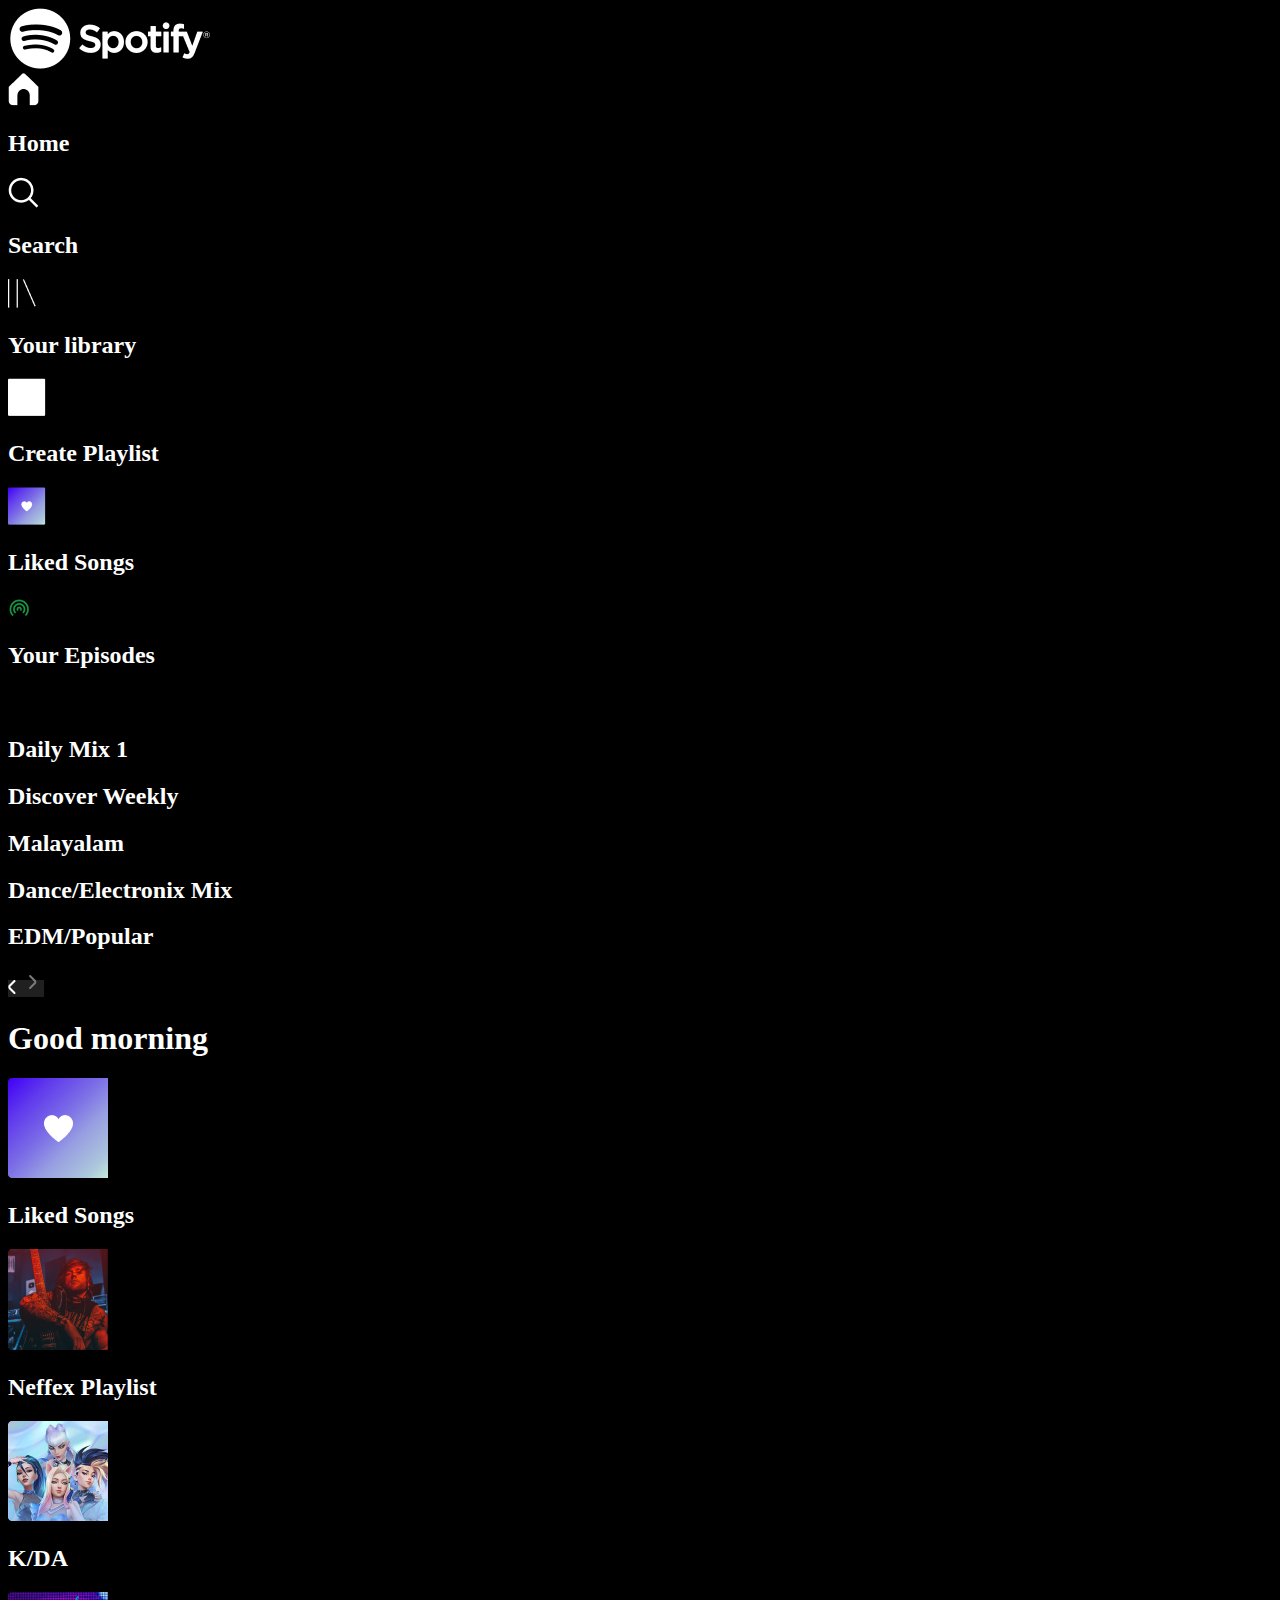
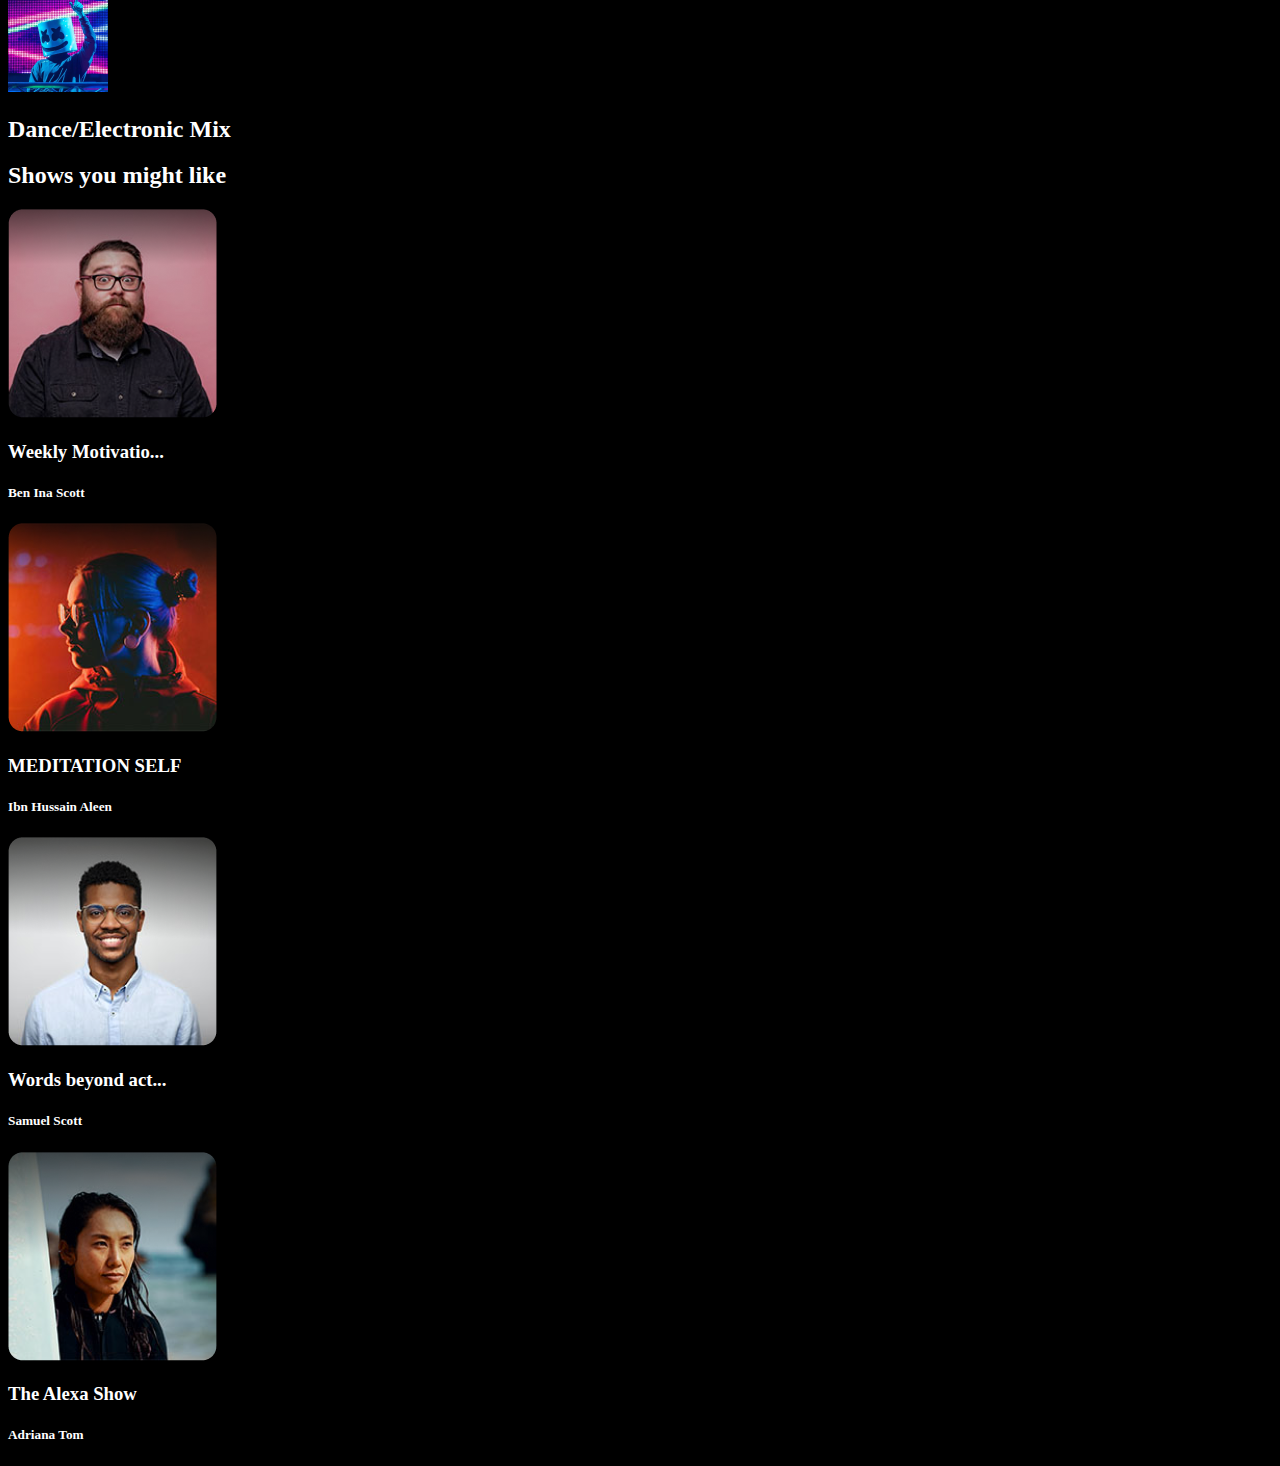
==== index.html @ beda2112 "files added" ====
<!DOCTYPE html>
<html lang="en">
<head>
    <meta charset="UTF-8">
    <meta name="viewport" content="width=device-width, initial-scale=1.0">
    <title>Document</title>
    <link rel="stylesheet" href="./style.css"
</head>
<body>
   <span id="main">
       
        <img src="./assets2/Spotify logo.png" alt="logo">
        <div id="div2">
            <img src="./assets2/Vector.png" alt="homo logo">
            <h2 class="text">Home</h2>
        </div>
        <img src="./assets2/fi-rs-search.png" alt="search">
        <h2 class="text">Search</h2>
        <img src="./assets2/library.png" alt="lib">
        <h2 class="text">Your library</h2>
        <img src="./assets2/Rectangle 9.png" alt="plus">
        <h2 class="text">Create Playlist</h2>
        <img src="./assets2/Group 2.png" alt="heart">
        <h2 class="text">Liked Songs</h2>
        <img src="./assets2/gg_media-podcast.png" alt="wifi">
        <h2 class="text">Your Episodes</h2>
        <h2 class="'text">FAV</h2>
        <h2 class="text">Daily Mix 1</h2>
        <h2 class="text">Discover Weekly</h2>
        <h2 class="text">Malayalam</h2>
        <h2 class="text">Dance/Electronix Mix</h2>
        <h2 class="text">EDM/Popular</h2>
    </span>
    <span id="main2">
        <span>
        <img src="./assets2/Vector (1).png" alt="angle">
        </span>
        <span>
            <img src="./assets2/fi-rr-angle-small-right.png" alt="angle">
        </span>
        <h1 class="text">Good morning</h1>
        <div>
          <span>
            <img src="./assets2/Group 1 (1).png" alt="bigheart">
            <h2 class="text">Liked Songs</h2>
          </span>
          <span>
            <img src="./assets2/Group 1 (2).png" alt="boy">
            <h2 class="text">Neffex Playlist</h2>
          </span>
          <span>
            <img src="./assets2/Group 1 (3).png" alt="girls">
            <h2 class="text">K/DA</h2>
            <img src="./assets2/Group 1.png" alt="jocker">
            <h2 class="text">Dance/Electronic Mix</h2>
          </span>
        </div>
        <div>
            <h2 class="text">Shows you might like</h2>
            <img src="./assets2/Rectangle 16.png" alt="chasmis">
            <h3 class="text">Weekly Motivatio...</h3>
            <h5 class="text">Ben Ina Scott</h5>
            <img src="./assets2/Rectangle 16 (1).png" alt="girl">
            <h3 class="text">MEDITATION SELF</h3>
            <h5 class="text">Ibn Hussain Aleen</h5>
            <img src="./assets2/Rectangle 16 (2).png" alt="smily">
            <h3 class="text">Words beyond act...</h3>
            <h5 class="text">Samuel Scott</h5>
            <img src="./assets2/Rectangle 16 (3).png" alt="">
            <h3 class="text">The Alexa Show</h3>
            <h5 class="text">Adriana Tom</h5>
        </div>
    </span>
</body>
</html>
---- style.css ----
body{
    background-color: black;
}
.text{
    color: white;
}
#main2{
    background-color : #202020;
}
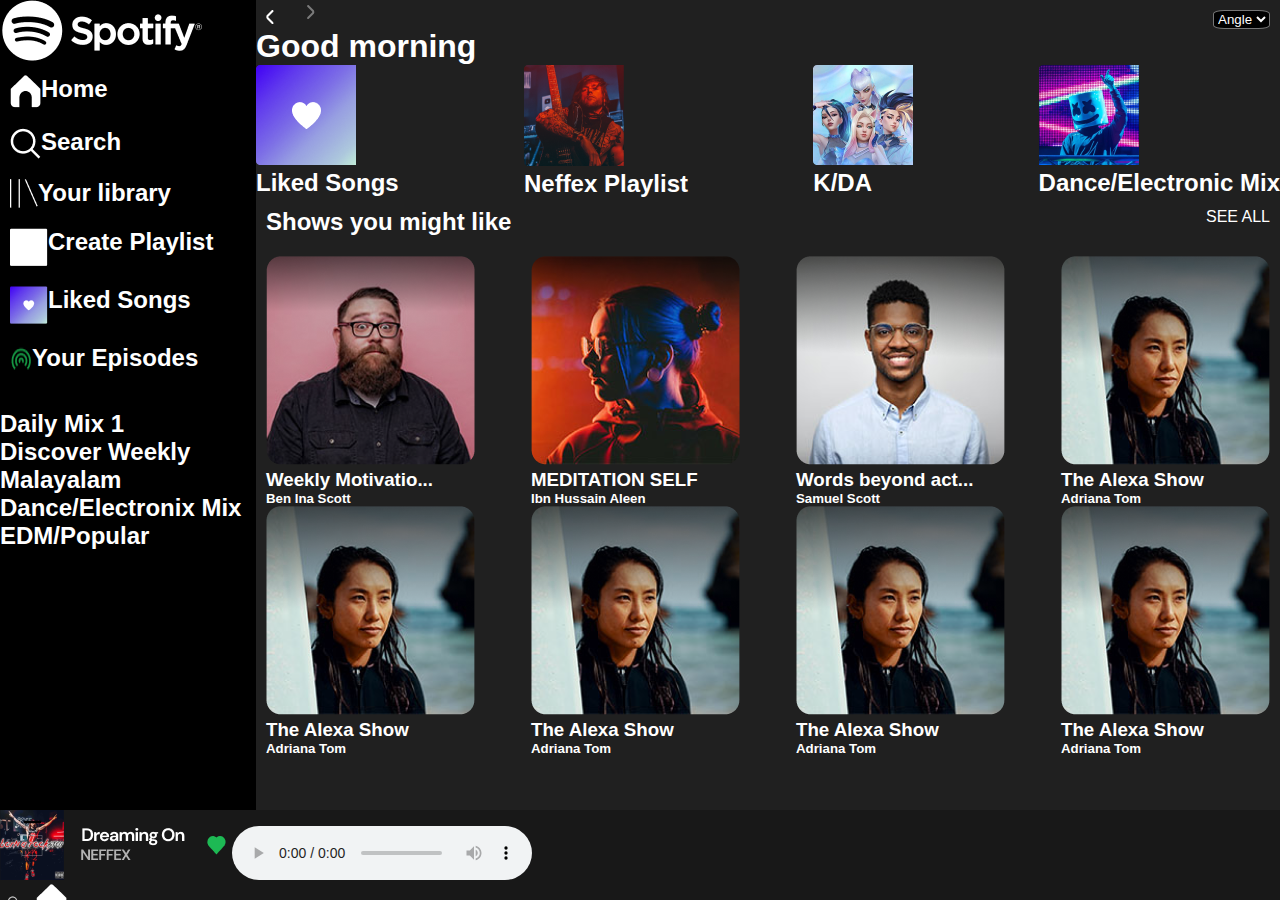
==== commit 7b74d151: "update" ====
--- a/index.html
+++ b/index.html
@@ -4,26 +4,40 @@
     <meta charset="UTF-8">
     <meta name="viewport" content="width=device-width, initial-scale=1.0">
     <title>Document</title>
-    <link rel="stylesheet" href="./style.css"
+    <link rel="stylesheet" href="./style.css">
 </head>
 <body>
+  <div id="page1">
    <span id="main">
        
         <img src="./assets2/Spotify logo.png" alt="logo">
-        <div id="div2">
-            <img src="./assets2/Vector.png" alt="homo logo">
+        <div class="div2">
+            <img src="./assets2/Vector.png" alt="homelogo">
             <h2 class="text">Home</h2>
         </div>
+        <div class="div2">
         <img src="./assets2/fi-rs-search.png" alt="search">
+        
         <h2 class="text">Search</h2>
+        </div>
+        <div class="div2">
         <img src="./assets2/library.png" alt="lib">
         <h2 class="text">Your library</h2>
+        </div>
+        <div class="div2">
         <img src="./assets2/Rectangle 9.png" alt="plus">
         <h2 class="text">Create Playlist</h2>
+        </div>
+        <div class="div2">
         <img src="./assets2/Group 2.png" alt="heart">
         <h2 class="text">Liked Songs</h2>
+         </div>
+         <div class="div2">
         <img src="./assets2/gg_media-podcast.png" alt="wifi">
+       
+        
         <h2 class="text">Your Episodes</h2>
+       </div>
         <h2 class="'text">FAV</h2>
         <h2 class="text">Daily Mix 1</h2>
         <h2 class="text">Discover Weekly</h2>
@@ -31,15 +45,17 @@
         <h2 class="text">Dance/Electronix Mix</h2>
         <h2 class="text">EDM/Popular</h2>
     </span>
+    <div id="half">
     <span id="main2">
         <span>
-        <img src="./assets2/Vector (1).png" alt="angle">
+           <img src="./assets2/Vector (1).png" alt="angle">
         </span>
         <span>
             <img src="./assets2/fi-rr-angle-small-right.png" alt="angle">
+            <select id="angle" ><img src="./assets2/Ellipse 3.png"><option>Angle</option></select>
         </span>
         <h1 class="text">Good morning</h1>
-        <div>
+        <div id="pic1">
           <span>
             <img src="./assets2/Group 1 (1).png" alt="bigheart">
             <h2 class="text">Liked Songs</h2>
@@ -51,25 +67,77 @@
           <span>
             <img src="./assets2/Group 1 (3).png" alt="girls">
             <h2 class="text">K/DA</h2>
+            </span>
+            <span>
             <img src="./assets2/Group 1.png" alt="jocker">
             <h2 class="text">Dance/Electronic Mix</h2>
           </span>
         </div>
-        <div>
+        
+          <div id="main3">
+            <div id="allcont">
             <h2 class="text">Shows you might like</h2>
-            <img src="./assets2/Rectangle 16.png" alt="chasmis">
-            <h3 class="text">Weekly Motivatio...</h3>
-            <h5 class="text">Ben Ina Scott</h5>
-            <img src="./assets2/Rectangle 16 (1).png" alt="girl">
-            <h3 class="text">MEDITATION SELF</h3>
-            <h5 class="text">Ibn Hussain Aleen</h5>
-            <img src="./assets2/Rectangle 16 (2).png" alt="smily">
-            <h3 class="text">Words beyond act...</h3>
-            <h5 class="text">Samuel Scott</h5>
+            <p class="text" id="all">SEE ALL</p>
+            </div>
+            <div  id="pic2">
+            <div >
+            
+               <img src="./assets2/Rectangle 16.png" alt="chasmis">
+  
+            
+               <h3 class="text">Weekly Motivatio...</h3>
+               <h5 class="text">Ben Ina Scott</h5>
+            </div>
+            <div>
+                <img src="./assets2/Rectangle 16 (1).png" alt="girl">
+                <h3 class="text">MEDITATION SELF</h3>
+                <h5 class="text">Ibn Hussain Aleen</h5>
+            </div>
+            <div>
+               <img src="./assets2/Rectangle 16 (2).png" alt="smily">
+               <h3 class="text">Words beyond act...</h3>
+               <h5 class="text">Samuel Scott</h5>
+            </div>
+            <div>
+               <img src="./assets2/Rectangle 16 (3).png" alt="">
+               <h3 class="text">The Alexa Show</h3>
+               <h5 class="text">Adriana Tom</h5>
+            </div>
+            <div>
+              <img src="./assets2/Rectangle 16 (3).png" alt="">
+              <h3 class="text">The Alexa Show</h3>
+              <h5 class="text">Adriana Tom</h5>
+           </div>
+           <div>
             <img src="./assets2/Rectangle 16 (3).png" alt="">
             <h3 class="text">The Alexa Show</h3>
             <h5 class="text">Adriana Tom</h5>
+         </div>
+         <div>
+          <img src="./assets2/Rectangle 16 (3).png" alt="">
+          <h3 class="text">The Alexa Show</h3>
+          <h5 class="text">Adriana Tom</h5>
+       </div>
+       <div>
+        <img src="./assets2/Rectangle 16 (3).png" alt="">
+        <h3 class="text">The Alexa Show</h3>
+        <h5 class="text">Adriana Tom</h5>
+     </div>
+     </div>
+            </div>
         </div>
     </span>
+    <div id="footer">
+        
+        <img src="./assets2/Artist , title section.png">
+        <audio id="audio" href=""controls></audio>
+        <div>
+          <img class="img" src="./assets2/ph_microphone-stage.png">
+          <img class="img" src="./assets2/Vector (3).png">
+          <img src="./assets2/Vector.png">
+        </div>
+    </div>
+    
+    </div>
 </body>
 </html>--- a/style.css
+++ b/style.css
@@ -1,9 +1,81 @@
-body{
+*{
+    padding : 0px;
+    margin : 0px;
+    box-sizing : border-box;
+    font-family : arial;
+}
+#page1{
     background-color: black;
+    display : flex;
+    width : 100vw;
+    height : 90vh;
+
 }
 .text{
     color: white;
 }
-#main2{
-    background-color : #202020;
+
+#pic1{
+    display : flex;
+    justify-content : space-between;
+    flex-wrap : wrap;
+}
+#pic2{
+    display : flex;
+    flex-wrap : wrap;
+    justify-content : space-between;
+}
+.div2{
+    display : flex;
+}
+#footer{
+    position : fixed;
+    height : 10vh;
+    background-color : #181818;
+    bottom : 0px;
+    width : 100vw;
+    color : white;
+    text-align : centre;
+
+}
+#main{
+    flex : 1;
+    background-color : #000;
+    justify-content : space-between;
+   
+
+}
+#half{
+   flex : 4;
+   background-color : #202020;
+}
+.img{
+    color : white;
+    
+}
+
+
+#angle{
+    position : fixed;
+    top : 10px;
+    right : 10px;
+    background-color : black;
+    color : white;
+    border-radius: 20%;
+}
+#allcont{
+    display : flex;
+    justify-content : space-between;
+}
+#audio{
+    align-content : center;
+}
+#main>div{
+    padding : 10px;
+}
+#main2>span{
+    padding : 10px;
+}
+#main3>div{
+    padding : 10px;
 }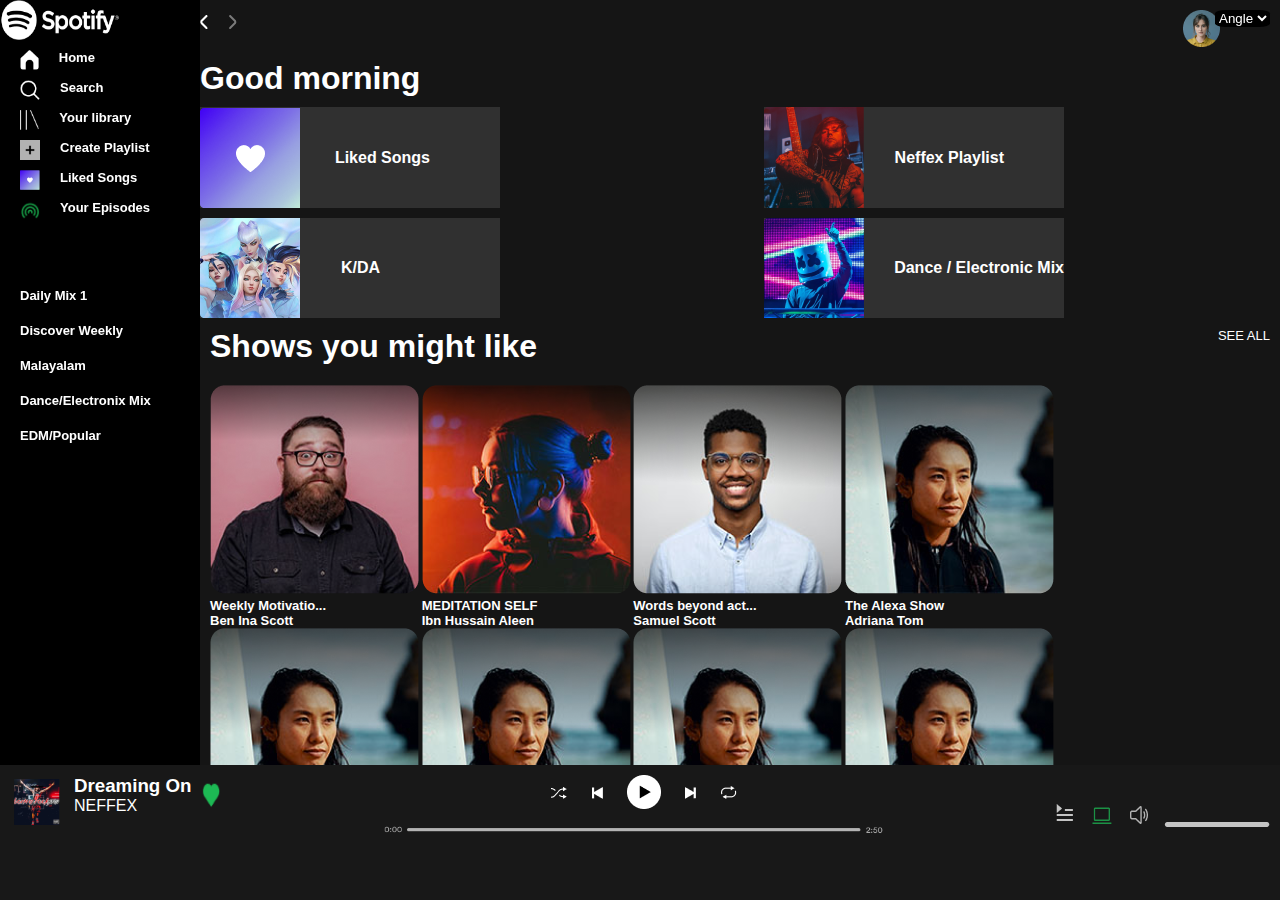
==== commit dff0a5c3: "addfiles" ====
--- a/index.html
+++ b/index.html
@@ -8,9 +8,9 @@
 </head>
 <body>
   <div id="page1">
-   <span id="main">
+   <div id="sidebar1">
        
-        <img src="./assets2/Spotify logo.png" alt="logo">
+        <img id="logo" src="./assets2/Spotify logo.png" alt="logo">
         <div class="div2">
             <img src="./assets2/Vector.png" alt="homelogo">
             <h2 class="text">Home</h2>
@@ -25,7 +25,7 @@
         <h2 class="text">Your library</h2>
         </div>
         <div class="div2">
-        <img src="./assets2/Rectangle 9.png" alt="plus">
+        <img src="./assets2/Frame.png" alt="plus">
         <h2 class="text">Create Playlist</h2>
         </div>
         <div class="div2">
@@ -44,39 +44,46 @@
         <h2 class="text">Malayalam</h2>
         <h2 class="text">Dance/Electronix Mix</h2>
         <h2 class="text">EDM/Popular</h2>
-    </span>
+      </div>
     <div id="half">
     <span id="main2">
-        <span>
-           <img src="./assets2/Vector (1).png" alt="angle">
+      <div id="head">
+        <span id="arrow">
+          <div >
+              <img id="arrow1" src="./assets2/Vector (1).png" alt="arrow1">
+           </div>
+           <div >
+              <img id="arrow2" src="./assets2/fi-rr-angle-small-right.png" alt="arrow2">
+           </div>
         </span>
-        <span>
-            <img src="./assets2/fi-rr-angle-small-right.png" alt="angle">
-            <select id="angle" ><img src="./assets2/Ellipse 3.png"><option>Angle</option></select>
+        <span id="head2">
+            <img id="imgangle" src="./assets2/Ellipse 3.png">
+            <select id="angle" ><option>Angle</option></select>
         </span>
-        <h1 class="text">Good morning</h1>
+       </div>  
+        <h1 id="morning" class="text">Good morning</h1>
         <div id="pic1">
           <span>
             <img src="./assets2/Group 1 (1).png" alt="bigheart">
-            <h2 class="text">Liked Songs</h2>
+            <h2 id="texta" class="text1"><a href="http://127.0.0.1:5500/index2.html">Liked Songs</a></h2>
           </span>
           <span>
             <img src="./assets2/Group 1 (2).png" alt="boy">
-            <h2 class="text">Neffex Playlist</h2>
+            <h2 id="textb" class="text1">Neffex Playlist</h2>
           </span>
-          <span>
+          <span id="spanc">
             <img src="./assets2/Group 1 (3).png" alt="girls">
-            <h2 class="text">K/DA</h2>
+            <h2 id="textc" class="text1">K/DA</h2>
             </span>
             <span>
-            <img src="./assets2/Group 1.png" alt="jocker">
-            <h2 class="text">Dance/Electronic Mix</h2>
+            <img id="textd" src="./assets2/Group 1.png" alt="jocker">
+            <h2 class="text1">Dance / Electronic Mix</h2>
           </span>
         </div>
         
           <div id="main3">
             <div id="allcont">
-            <h2 class="text">Shows you might like</h2>
+            <h2 id="like" class="text">Shows you might like</h2>
             <p class="text" id="all">SEE ALL</p>
             </div>
             <div  id="pic2">
@@ -128,13 +135,32 @@
         </div>
     </span>
     <div id="footer">
-        
-        <img src="./assets2/Artist , title section.png">
-        <audio id="audio" href=""controls></audio>
-        <div>
-          <img class="img" src="./assets2/ph_microphone-stage.png">
-          <img class="img" src="./assets2/Vector (3).png">
-          <img src="./assets2/Vector.png">
+        <div id="bottom-left">
+          <img id="neffex" src="./assets2/Rectangle 20 (1).png">
+          <div>
+             <h3>Dreaming On</h3>
+             <p>NEFFEX</p>
+          </div>
+          <img id="heart" src="./assets2/bx_bxs-heart.png">
+        </div>
+         
+        <div id="foot2">
+          <div id="foot21">
+            <img class="fc" src="./assets2/Vector (4).png">
+            <img class="fc" src="./assets2/Vector (5).png">
+            <img id="footmid" src="./assets2/play.png">
+            <img class="fc" src="./assets2/Vector (6).png">
+            <img class="fc" src="./assets2/Vector (7).png">
+          </div>
+          <img id="foot22" src="./assets2/Group 4.png">
+        </div>
+        <div id="foot3">
+          
+          <img src="./assets2/carbon_query-queue.png">
+          <img src="./assets2/carbon_laptop.png">
+          <img src="./assets2/fluent_speaker-2-24-regular.png">
+          <img src="./assets2/Rectangle 17.png">
+          
         </div>
     </div>
     
--- a/style.css
+++ b/style.css
@@ -8,17 +8,36 @@
     background-color: black;
     display : flex;
     width : 100vw;
-    height : 90vh;
+    height : 100%;
 
 }
 .text{
     color: white;
 }
-
+#half{
+    margin-left : 200px;
+}
 #pic1{
     display : flex;
     justify-content : space-between;
     flex-wrap : wrap;
+}
+.text1{
+    color : white;
+    font-size : medium;
+}
+#texta{
+    padding-right : 70px;
+    
+}
+#textb{
+    padding-right : 60px;
+}
+#textc{
+    padding-right : 120px;
+}
+#textd{
+    padding-right : 30px;
 }
 #pic2{
     display : flex;
@@ -33,21 +52,124 @@
     height : 10vh;
     background-color : #181818;
     bottom : 0px;
-    width : 100vw;
-    color : white;
-    text-align : centre;
-
-}
-#main{
+    width : 100%;
+    color : white;
+     display : flex;
+     flex-wrap: wrap;
+}
+#bottom-left{
+    display : flex;
+    justify-content: space-between;
+}
+#heart{
+    width : 30px;
+    height : 30px;
+}
+#neffex{
+    height : 60px;
+    width : 60px;
+    padding : 7px;
+    margin : 7px;
+}
+#bottom-left>div{
+  margin-top : 10px;
+}
+#heart{
+    margin-top : 15px;
+    padding-left : 10px;
+}
+#arrow{
+    color : #686868;
+}
+#head2{
+    display : flex;
+    justify-content : right;
+    padding-top : 10px;
+}
+#imgangle{
+   padding-right: 60px;
+   position : fixed;
+}
+
+#arrow{
+    display : flex;
+    flex-direction: row;
+    justify-content : center;
+    align-items : center;
+    padding-top : 10px;
+}
+#arrow2{
+    padding-left : 20px;
+    position : fixed;
+}
+#arrow1{
+    padding-top : 5px;
+    position : fixed;
+}
+
+select {
+    padding-top : 0px;
+    border : none;
+}
+#sidebar1{
     flex : 1;
     background-color : #000;
-    justify-content : space-between;
-   
-
+    display:flex;
+    flex-direction : column;
+    position : fixed;
+    height : 90%;
+}
+#logo{
+    width : 120px;
+    height : 40px;
+}
+#sidebar1>div{
+    padding-top : 10px;
+}
+#sidebar1>div>img{
+   height : 20px;
+   padding-right : 20px;
+   padding-left : 20px;
+}
+.text{
+    font-size:small;
+}
+#sidebar1>h2{
+    margin-left : 20px;
+    margin-top : 20px;
+}
+#head{
+    display : flex;
+    justify-content : space-between;
+}
+#morning{
+    font-size: xx-large;
+    padding-top : 50px;
 }
 #half{
    flex : 4;
-   background-color : #202020;
+   background-color : #151515;
+}
+#pic1{
+    display : flex;
+    width : 80%;
+}
+#pic2{
+    width : 80%;
+}
+#pic1>span{
+    width : 300px;
+    background-color : #303030;
+    display : flex;
+    justify-content : space-between;
+    align-items : center;
+    margin-top : 10px;
+}
+#pic1>span>.text{
+    margin-left : 0px;
+}
+#like{
+    font-size: xx-large;
 }
 .img{
     color : white;
@@ -67,9 +189,7 @@
     display : flex;
     justify-content : space-between;
 }
-#audio{
-    align-content : center;
-}
+
 #main>div{
     padding : 10px;
 }
@@ -78,4 +198,341 @@
 }
 #main3>div{
     padding : 10px;
-}+}
+
+/* next slide css */
+
+#main{
+   width : 100%;
+  height : 100%;
+  background-color : #000000;
+}
+#sidebar{
+    width : 20vw;
+    height : 85vh;
+    display : flex;
+    flex-direction : column;
+    padding : 10px;
+    margin-inline : 10px;
+    position : fixed;
+    left : 0px;
+    top : 0px;
+}
+#playlist{
+    padding-top : 20px;
+}
+#lastimg{
+    padding-top : 10px;
+}
+#footer{
+    width : 100%;
+    height : 15vh;
+    color : #ffffff;
+    display : flex;
+    padding-bottom : 10px;
+}
+#up{
+    background-color : #7b958f;
+    display : flex;
+    margin-top : 0%;
+    padding-top: 0%;
+    height : 40vh;
+    width : 80vw;
+    position : fixed;
+    top : 0px;
+    right : 0px;
+}
+#text{
+    margin-top : 50px;
+}
+#p1{
+    font-family: Circular Std;
+font-size: 13px;
+font-weight: 500;
+line-height: 16px;
+letter-spacing: -0.02em;
+text-align: left;
+  color : #ffffff;
+  padding-top : 0px;
+  margin-top : 10px;
+}
+#big{
+    width : 607px;
+    height : 114px;
+    font-family: Circular Std;
+font-size: 90px;
+font-weight: 900;
+line-height: 114px;
+letter-spacing: -0.02em;
+text-align: left;
+color : #ffffff;
+}
+.p2{
+    color : #d3d3d3;
+}
+#spotify{
+    width : 49px;
+    height : 22px;
+    color : #ffffff;
+}
+
+.stext{
+    color : white;
+    font-family: Circular Std;
+font-size: 20px;
+font-weight: 700;
+line-height: 16px;
+letter-spacing: 0em;
+text-align: left;
+   padding : 10px;
+}
+#sidebar>div{
+    display : flex;
+    padding-top: 20px;
+}
+#img1{
+    width: 129.15px ;
+height: 39.41px ;
+}
+.img2{
+    width: 24px
+height: 24px
+top: 8px
+left: 16px
+padding: 3.74px, 2.55px, 2.25px, 3px
+
+}
+#half{
+    display : flex;
+}
+#playlist{
+    padding-top : 0px;
+    width : 80vw;
+}
+#play>.img3{
+   padding : 20px;
+}
+#play2 { 
+    margin-bottom : 10px;
+}
+#play3{
+    margin-bottom : 20px;
+}
+.td1{
+    display : flex;
+    padding : 10px;
+    justify-content : center;
+    align-items : center;
+}
+.td1>p , .td1>img , .td1>div{
+    padding : 10px;
+}
+#down{
+    color : white;
+    background-color : #000000;
+    padding-left : 265px;
+    padding-top : 240px
+   
+}
+
+
+.list>div{
+    display : flex;
+    flex-direction : row;
+    justify-content: space-between;
+
+}
+#first , #play , #title{
+    background-color: #262f2c;
+    width : 80vw;
+}
+section{
+    background-color : #000000;
+    color : white;
+    width : 80vw;
+}
+
+.list > div > p{
+    padding : 25px;
+}
+.time{
+    padding :  25px;
+}
+#title{
+    display : flex;
+    justify-content : space-between;
+
+}
+#first>div{
+    display : flex;
+    justify-content : space-between;
+}
+#f1{
+    display : flex;
+    padding :10px;
+}
+#f1>img , #f1>div{
+  padding : 10px;
+}
+#first>div>#f2 , #first>div>#f3 ,#first>div>#f4{
+    padding-top : 25px;
+}
+#f3{
+    margin-left : 50px;
+}
+#f2{
+    margin-left : 30px;
+}
+#f4>img{
+    padding-inline: 12px;
+}
+#f4{
+    padding-right : 30px;
+}
+.time>img{
+    padding-inline : 12px;
+}
+#pr1{
+    padding-left : 15px;
+}
+#pr3{
+    padding-right : 220px;
+}
+#footer{
+    display : flex;
+    justify-content : space-between;
+    width : 100vw;
+}
+#footer>#foot1{
+    display : flex;
+    padding : 10px;
+    margin : 10px;
+}
+#foot1>img{
+    padding-left : 10px;
+}
+#foot2>img{
+    width : 500px;
+}
+#foot2{
+    display : flex;
+    flex-direction : column;
+    align-items : center;
+}
+#foot2>#foot21>img{
+    padding-left : 20px;
+    padding-bottom : 10px;
+
+}
+#foot3>img{
+    padding-right : 10px;
+    padding-top : 30px;
+}
+.fc{
+    margin-bottom : 10px;
+}
+#foot2 > #foot21 > #footmid{
+    padding-top : 10px;
+}
+@media screen and (max-width : 480px){
+    #footer>div>div{
+        display : flex;
+        flex-direction : column;
+        flex-wrap : wrap;
+    }
+    #texta ,#textb ,#textc{
+        padding-left : 10px;
+    }
+    #textd{
+        padding-right : 10px;
+    }
+    #pic1>#spanc{
+        width : 100%;
+    }
+    #footer{
+        width : 100%;
+    }
+}
+@media screen and (width : 1440px){
+    #down > #play {
+        padding-top : 180px;
+    }
+}
+@media screen and (width : 1024px){
+    #down > #play {
+        padding-top : 30px;
+    }
+}
+@media screen and (width : 768px){
+    #up {
+       height : 250px;
+    }
+    #pr3{
+        padding-right: 80px;
+    }
+    #footer{
+        width : 100%;
+        margin : 10px;
+    }
+}
+@media screen and (width : 425px){
+    #up{
+        width :1000px;
+        height : 20%;
+    }
+    #down{
+        width : 100vw;
+    }
+    #play , #title , #first{
+        width : 1000px;
+    }
+    section{
+        width : 1000px;
+        height : 1000px;
+    }
+    #play{
+        padding-top : 50px;
+    }
+}
+@media screen and (width : 375px){
+    #up{
+        width :1000px;
+        height : 20%;
+    }
+    #down{
+        width : 100vw;
+    }
+    #play , #title , #first{
+        width : 1000px;
+    }
+    section{
+        width : 1000px;
+        height : 1200px;
+    }
+    #play{
+        padding-top : 90px;
+    }
+}
+@media screen and (width : 320px){
+    #up{
+        width :1000px;
+        height : 20%;
+    }
+    #down{
+        width : 100vw;
+    }
+    #play , #title , #first{
+        width : 1000px;
+    }
+    section{
+        width : 1000px;
+        height : 1500px;
+    }
+    #play{
+        padding-top : 150px;
+    }
+}
+#pic1 >span> #texta >a{
+    color : white;
+    text-decoration : none;
+}
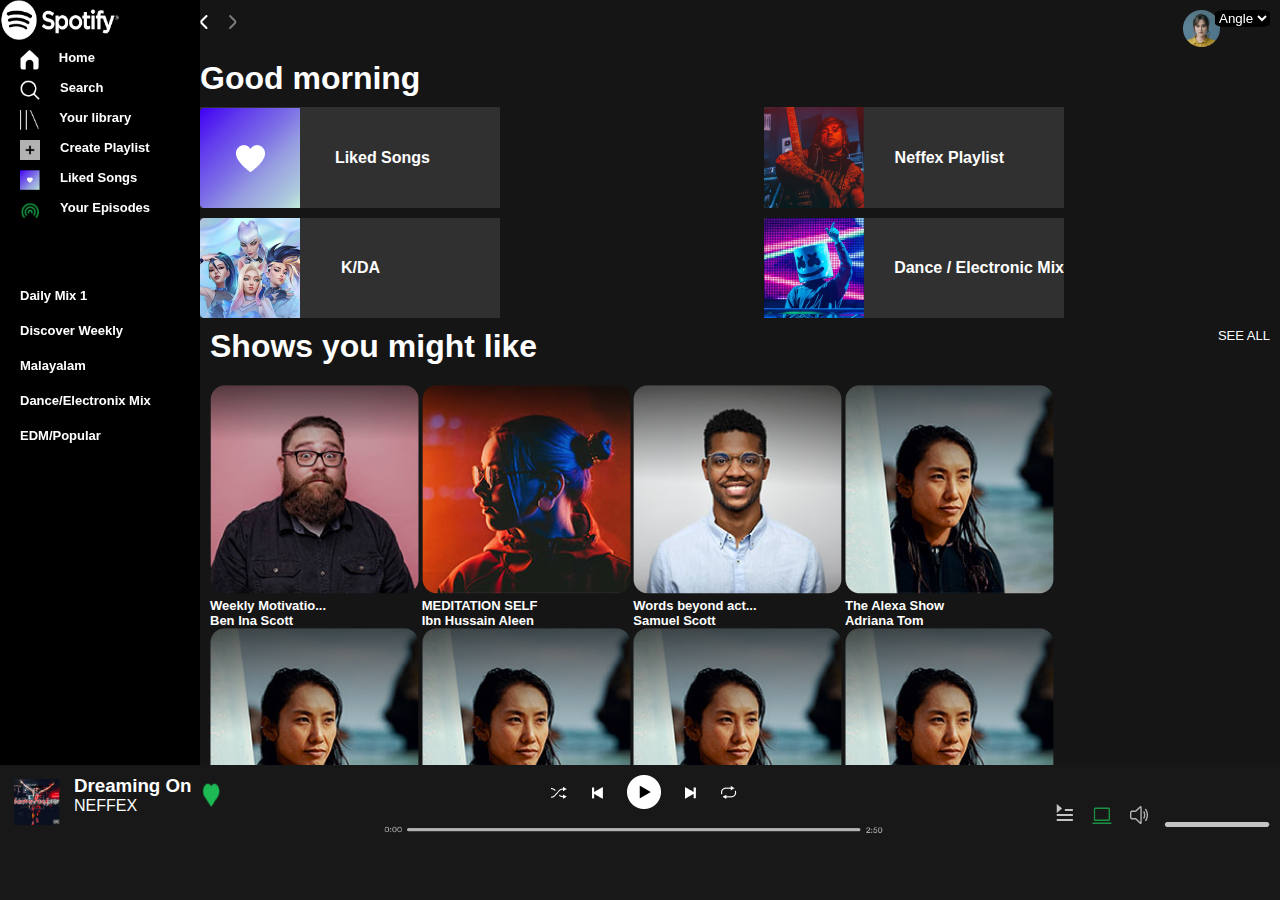
==== commit ea2b7b67: "finalupdation" ====
--- a/index.html
+++ b/index.html
@@ -3,8 +3,10 @@
 <head>
     <meta charset="UTF-8">
     <meta name="viewport" content="width=device-width, initial-scale=1.0">
-    <title>Document</title>
+    <title>Spotify - Web Player: Music for everyone</title>
     <link rel="stylesheet" href="./style.css">
+    <link rel="icon" href="https://github.com/AVIVASHISHTA29/spotify-clone-html/blob/main/assets/logo.png?raw=truepng" type="image/x-icon">
+    
 </head>
 <body>
   <div id="page1">
--- a/style.css
+++ b/style.css
@@ -296,7 +296,7 @@
 }
 .img2{
     width: 24px
-height: 24px
+height : 24px
 top: 8px
 left: 16px
 padding: 3.74px, 2.55px, 2.25px, 3px
@@ -398,6 +398,11 @@
 #pr3{
     padding-right : 220px;
 }
+#imgplay{
+    height : 30px;
+    width : 30px;
+    margin-top : 10px;
+}
 #footer{
     display : flex;
     justify-content : space-between;
@@ -405,11 +410,13 @@
 }
 #footer>#foot1{
     display : flex;
-    padding : 10px;
-    margin : 10px;
+    padding-top: 20px;
+    margin : 0px;
 }
 #foot1>img{
-    padding-left : 10px;
+    padding-left : 20px;
+    height : 40px;
+    width : 40px;
 }
 #foot2>img{
     width : 500px;
@@ -472,7 +479,7 @@
     }
     #footer{
         width : 100%;
-        margin : 10px;
+        margin : 0px;
     }
 }
 @media screen and (width : 425px){
@@ -536,3 +543,4 @@
     color : white;
     text-decoration : none;
 }
+
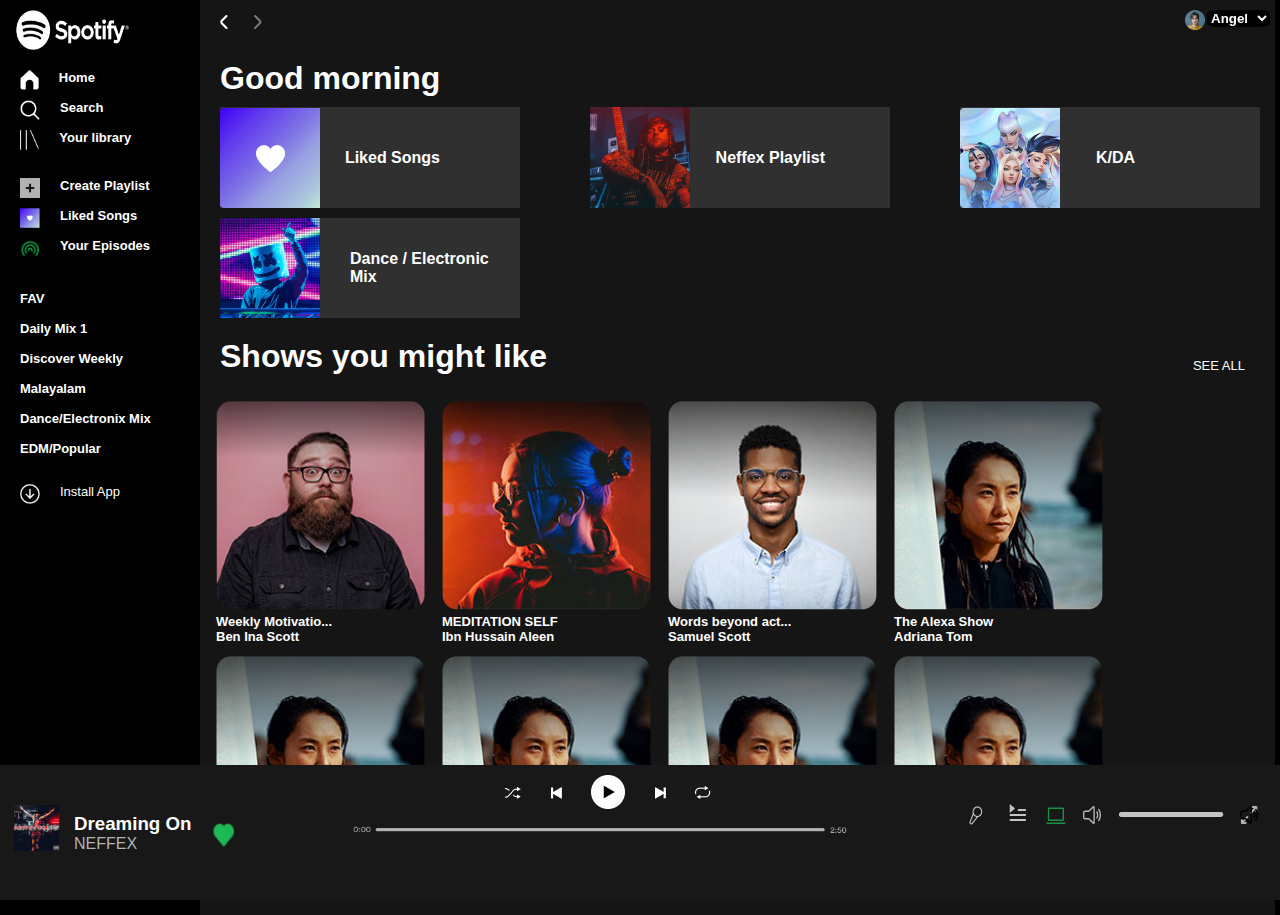
==== commit 724a2649: "working" ====
--- a/index.html
+++ b/index.html
@@ -9,8 +9,8 @@
     
 </head>
 <body>
-  <div id="page1">
-   <div id="sidebar1">
+  <main id="page1">
+    <div id="sidebar1">
        
         <img id="logo" src="./assets2/Spotify logo.png" alt="logo">
         <div class="div2">
@@ -25,118 +25,120 @@
         <div class="div2">
         <img src="./assets2/library.png" alt="lib">
         <h2 class="text">Your library</h2>
-        </div>
+        </div><br>
         <div class="div2">
         <img src="./assets2/Frame.png" alt="plus">
         <h2 class="text">Create Playlist</h2>
         </div>
         <div class="div2">
         <img src="./assets2/Group 2.png" alt="heart">
-        <h2 class="text">Liked Songs</h2>
+        <h2 class="text"><a href="http://127.0.0.1:5500/index2.html">Liked Songs</a></h2>
          </div>
          <div class="div2">
         <img src="./assets2/gg_media-podcast.png" alt="wifi">
        
         
         <h2 class="text">Your Episodes</h2>
-       </div>
-        <h2 class="'text">FAV</h2>
+       </div><br>
+        <h2 class="text">FAV</h2>
         <h2 class="text">Daily Mix 1</h2>
         <h2 class="text">Discover Weekly</h2>
         <h2 class="text">Malayalam</h2>
         <h2 class="text">Dance/Electronix Mix</h2>
         <h2 class="text">EDM/Popular</h2>
+        <br>
+        <div class="div2">
+           <img src="./assets2/grommet-icons_install-option.png">
+           <p class="text">Install App</p>
+        </div>
       </div>
-    <div id="half">
-    <span id="main2">
-      <div id="head">
-        <span id="arrow">
-          <div >
-              <img id="arrow1" src="./assets2/Vector (1).png" alt="arrow1">
-           </div>
-           <div >
-              <img id="arrow2" src="./assets2/fi-rr-angle-small-right.png" alt="arrow2">
-           </div>
-        </span>
-        <span id="head2">
-            <img id="imgangle" src="./assets2/Ellipse 3.png">
-            <select id="angle" ><option>Angle</option></select>
-        </span>
-       </div>  
-        <h1 id="morning" class="text">Good morning</h1>
-        <div id="pic1">
-          <span>
-            <img src="./assets2/Group 1 (1).png" alt="bigheart">
-            <h2 id="texta" class="text1"><a href="http://127.0.0.1:5500/index2.html">Liked Songs</a></h2>
+    <section id="half">
+         <span id="main2">
+           <div id="head">
+             <span id="arrow">
+               <div >
+                 <img id="arrow1" src="./assets2/Vector (1).png" alt="arrow1">
+               </div>
+               <div >
+                 <img id="arrow2" src="./assets2/fi-rr-angle-small-right.png" alt="arrow2">
+               </div>
+             </span>
+             <span id="head2">
+               <img id="imgangle" src="./assets2/Ellipse 3.png">
+               <select id="angle" ><option>Angel</option></select>
+             </span>
+           </div>  
+             <h1 id="morning" class="text">Good morning</h1>
+             <div id="pic1">
+                <span>
+                 <img src="./assets2/Group 1 (1).png" alt="bigheart">
+                  <h2 id="texta" class="text1"><a href="http://127.0.0.1:5500/index2.html">Liked Songs</a></h2>
+                 </span>
+                <span>
+                 <img src="./assets2/Group 1 (2).png" alt="boy">
+                 <h2 id="textb" class="text1">Neffex Playlist</h2>
+                </span>
+                <span id="spanc">
+                 <img src="./assets2/Group 1 (3).png" alt="girls">
+                 <h2 id="textc" class="text1">K/DA</h2>
+                </span>
+                <span>
+                  <img id="textd" src="./assets2/Group 1.png" alt="jocker">
+                  <h2 class="text1">Dance / Electronic Mix</h2>
+                </span>
+             </div>
+        
+            <div id="main3">
+                <div id="allcont">
+                   <h2 id="like" class="text">Shows you might like</h2>
+                   <p class="text" id="all">SEE ALL</p>
+                 </div>
+                 <div  id="pic2">
+                    <div >
+                       <img src="./assets2/Rectangle 16.png" alt="chasmis">
+                       <h3 class="text">Weekly Motivatio...</h3>
+                       <h5 class="text">Ben Ina Scott</h5>
+                     </div>
+                     <div>
+                       <img src="./assets2/Rectangle 16 (1).png" alt="girl">
+                       <h3 class="text">MEDITATION SELF</h3>
+                        <h5 class="text">Ibn Hussain Aleen</h5>
+                     </div>
+                     <div>
+                       <img src="./assets2/Rectangle 16 (2).png" alt="smily">
+                       <h3 class="text">Words beyond act...</h3>
+                       <h5 class="text">Samuel Scott</h5>
+                     </div>
+                     <div>
+                        <img src="./assets2/Rectangle 16 (3).png" alt="">
+                        <h3 class="text">The Alexa Show</h3>
+                        <h5 class="text">Adriana Tom</h5>
+                      </div>
+                      <div>
+                        <img src="./assets2/Rectangle 16 (3).png" alt="">
+                        <h3 class="text">The Alexa Show</h3>
+                        <h5 class="text">Adriana Tom</h5>
+                     </div>
+                       <div>
+                         <img src="./assets2/Rectangle 16 (3).png" alt="">
+                         <h3 class="text">The Alexa Show</h3>
+                         <h5 class="text">Adriana Tom</h5>
+                       </div>
+                       <div>
+                         <img src="./assets2/Rectangle 16 (3).png" alt="">
+                         <h3 class="text">The Alexa Show</h3>
+                         <h5 class="text">Adriana Tom</h5>
+                       </div>
+                       <div>
+                          <img src="./assets2/Rectangle 16 (3).png" alt="">
+                          <h3 class="text">The Alexa Show</h3>
+                           <h5 class="text">Adriana Tom</h5>
+                      </div>
+                 </div>
+              </div>
           </span>
-          <span>
-            <img src="./assets2/Group 1 (2).png" alt="boy">
-            <h2 id="textb" class="text1">Neffex Playlist</h2>
-          </span>
-          <span id="spanc">
-            <img src="./assets2/Group 1 (3).png" alt="girls">
-            <h2 id="textc" class="text1">K/DA</h2>
-            </span>
-            <span>
-            <img id="textd" src="./assets2/Group 1.png" alt="jocker">
-            <h2 class="text1">Dance / Electronic Mix</h2>
-          </span>
-        </div>
-        
-          <div id="main3">
-            <div id="allcont">
-            <h2 id="like" class="text">Shows you might like</h2>
-            <p class="text" id="all">SEE ALL</p>
-            </div>
-            <div  id="pic2">
-            <div >
-            
-               <img src="./assets2/Rectangle 16.png" alt="chasmis">
-  
-            
-               <h3 class="text">Weekly Motivatio...</h3>
-               <h5 class="text">Ben Ina Scott</h5>
-            </div>
-            <div>
-                <img src="./assets2/Rectangle 16 (1).png" alt="girl">
-                <h3 class="text">MEDITATION SELF</h3>
-                <h5 class="text">Ibn Hussain Aleen</h5>
-            </div>
-            <div>
-               <img src="./assets2/Rectangle 16 (2).png" alt="smily">
-               <h3 class="text">Words beyond act...</h3>
-               <h5 class="text">Samuel Scott</h5>
-            </div>
-            <div>
-               <img src="./assets2/Rectangle 16 (3).png" alt="">
-               <h3 class="text">The Alexa Show</h3>
-               <h5 class="text">Adriana Tom</h5>
-            </div>
-            <div>
-              <img src="./assets2/Rectangle 16 (3).png" alt="">
-              <h3 class="text">The Alexa Show</h3>
-              <h5 class="text">Adriana Tom</h5>
-           </div>
-           <div>
-            <img src="./assets2/Rectangle 16 (3).png" alt="">
-            <h3 class="text">The Alexa Show</h3>
-            <h5 class="text">Adriana Tom</h5>
-         </div>
-         <div>
-          <img src="./assets2/Rectangle 16 (3).png" alt="">
-          <h3 class="text">The Alexa Show</h3>
-          <h5 class="text">Adriana Tom</h5>
-       </div>
-       <div>
-        <img src="./assets2/Rectangle 16 (3).png" alt="">
-        <h3 class="text">The Alexa Show</h3>
-        <h5 class="text">Adriana Tom</h5>
-     </div>
-     </div>
-            </div>
-        </div>
-    </span>
-    <div id="footer">
+    </section>
+    <footer id="footer">
         <div id="bottom-left">
           <img id="neffex" src="./assets2/Rectangle 20 (1).png">
           <div>
@@ -157,15 +159,15 @@
           <img id="foot22" src="./assets2/Group 4.png">
         </div>
         <div id="foot3">
-          
+          <img src="./assets2/ph_microphone-stage (1).png">
           <img src="./assets2/carbon_query-queue.png">
           <img src="./assets2/carbon_laptop.png">
           <img src="./assets2/fluent_speaker-2-24-regular.png">
-          <img src="./assets2/Rectangle 17.png">
-          
+          <img  id="foot3-img" src="./assets2/Rectangle 17.png">
+          <img src="./assets2/tabler_arrows-diagonal.png">
         </div>
-    </div>
+    </footer>
     
-    </div>
+  </main>
 </body>
 </html>--- a/style.css
+++ b/style.css
@@ -3,6 +3,7 @@
     margin : 0px;
     box-sizing : border-box;
     font-family : arial;
+    padding-right: 5px;
 }
 #page1{
     background-color: black;
@@ -42,27 +43,63 @@
 #pic2{
     display : flex;
     flex-wrap : wrap;
-    justify-content : space-between;
+    justify-content :safe;
+    
 }
 .div2{
     display : flex;
+}
+.div2>h2>a{
+    color : white;
+    text-decoration: none;
 }
 #footer{
     position : fixed;
-    height : 10vh;
-    background-color : #181818;
+    left : 0px;
+    bottom : 0px;
+    height : 15vh;
+    background-color : #181818 !important;
+    
+    width : 100%;
+    color : white;
+     display : flex;
+     padding-bottom : 10px;
+}
+/* #footer{
+    width : 100%;
+    height : 15vh;
+    color : #ffffff;
+    display : flex;
+    
+} */
+#footer-re{
+    position : fixed;
+    height : 15vh;
+    background-color : #181818 !important;
     bottom : 0px;
     width : 100%;
     color : white;
      display : flex;
-     flex-wrap: wrap;
-}
+     /* flex-wrap: wrap; */
+     padding-bottom: 10px;
+}
+/* #footer-re{
+    width : 100vw;
+    height : 15vh;
+    color : #ffffff;
+    display : flex;
+    padding-bottom : 10px;
+    background-color: #181818;
+    z-index: 5;
+} */
+
 #bottom-left{
     display : flex;
     justify-content: space-between;
+    align-items: center;
 }
 #heart{
-    width : 30px;
+    width : 40px;
     height : 30px;
 }
 #neffex{
@@ -71,6 +108,9 @@
     padding : 7px;
     margin : 7px;
 }
+#bottom-left>div>p{
+    color : #b3b3b3;
+}
 #bottom-left>div{
   margin-top : 10px;
 }
@@ -84,10 +124,12 @@
 #head2{
     display : flex;
     justify-content : right;
+    
     padding-top : 10px;
 }
 #imgangle{
-   padding-right: 60px;
+    width: 70px;
+   padding-right: 50px;
    position : fixed;
 }
 
@@ -112,14 +154,19 @@
     border : none;
 }
 #sidebar1{
-    flex : 1;
+    /* flex : 0.5; */
+    width : 200px;
     background-color : #000;
     display:flex;
     flex-direction : column;
-    position : fixed;
+     position : fixed; 
+     top : 0px;
+     left : 0px;
     height : 90%;
+    /* z-index: 1; */
 }
 #logo{
+    margin : 10px 15px 10px;
     width : 120px;
     height : 40px;
 }
@@ -136,7 +183,7 @@
 }
 #sidebar1>h2{
     margin-left : 20px;
-    margin-top : 20px;
+    margin-top : 15px;
 }
 #head{
     display : flex;
@@ -152,10 +199,11 @@
 }
 #pic1{
     display : flex;
-    width : 80%;
+    justify-content:safe;
+    width : 100%;
 }
 #pic2{
-    width : 80%;
+    width : 100%;
 }
 #pic1>span{
     width : 300px;
@@ -178,6 +226,7 @@
 
 
 #angle{
+    font-weight: 900;
     position : fixed;
     top : 10px;
     right : 10px;
@@ -189,16 +238,32 @@
     display : flex;
     justify-content : space-between;
 }
-
+#allcont>h2{
+    padding-left: 10px;
+    padding-top: 10px;
+}
+#allcont>p{
+    padding-top: 30px;
+}
 #main>div{
     padding : 10px;
 }
 #main2>span{
     padding : 10px;
 }
+#head{
+    padding-left: 20px;
+}
+#main2>h1 ,#main2>#pic1{
+    padding-left: 20px;
+}
 #main3>div{
     padding : 10px;
 }
+#pic2>div{
+    padding: 6px;
+}
+
 
 /* next slide css */
 
@@ -222,22 +287,19 @@
     padding-top : 20px;
 }
 #lastimg{
-    padding-top : 10px;
-}
-#footer{
-    width : 100%;
-    height : 15vh;
-    color : #ffffff;
-    display : flex;
-    padding-bottom : 10px;
-}
+    padding-top : 20px;
+    width : 200px
+}
+
+
 #up{
     background-color : #7b958f;
     display : flex;
     margin-top : 0%;
     padding-top: 0%;
+   
     height : 40vh;
-    width : 80vw;
+    width : 84vw;
     position : fixed;
     top : 0px;
     right : 0px;
@@ -275,31 +337,51 @@
     height : 22px;
     color : #ffffff;
 }
-
+#sidebar>div :hover{
+    background-color: #282828;
+    color : white;
+     /* width : 100%; */
+   /* height: 100%; */
+}
+
+#sidebar>div{
+    width : 100%;
+}
 .stext{
-    color : white;
+    color : #858585;
     font-family: Circular Std;
-font-size: 20px;
-font-weight: 700;
-line-height: 16px;
+ font-size: 15px;
+font-weight: 500;
+ padding-left: 10px;
+/*line-height: 16px;
 letter-spacing: 0em;
 text-align: left;
-   padding : 10px;
+   padding : 10px; */
 }
 #sidebar>div{
     display : flex;
-    padding-top: 20px;
-}
+    margin-top: 20px;
+    margin-right: 10px;
+    
+    
+}
+#playlist1{
+    margin-top: 20px;
+    margin-bottom: -10px;
+}
+/* #home{
+    background-color: #282828;
+} */
 #img1{
     width: 129.15px ;
 height: 39.41px ;
+margin-top: 10px;
+margin-left: -10px;
 }
 .img2{
-    width: 24px
-height : 24px
-top: 8px
-left: 16px
-padding: 3.74px, 2.55px, 2.25px, 3px
+    width: 20px;
+height : 20px;
+
 
 }
 #half{
@@ -330,9 +412,9 @@
 #down{
     color : white;
     background-color : #000000;
-    padding-left : 265px;
-    padding-top : 240px
-   
+    padding-left : 218px;
+    padding-top : 240px;
+    
 }
 
 
@@ -413,6 +495,29 @@
     padding-top: 20px;
     margin : 0px;
 }
+#footer-re{
+    display : flex;
+    justify-content : space-between;
+    /* width : 100vw; */
+    /* position: fixed;
+    bottom: 0px; */
+}
+#footer-re>#foot1{
+    display : flex;
+    padding-top: 20px;
+    margin : 0px;
+}
+#foot1>div>p{
+    font-size: medium;
+}
+#foot1>div{
+    font-size: small;
+}
+#foot1>.re-img{
+    width : 40px;
+    height : 20px;
+}
+
 #foot1>img{
     padding-left : 20px;
     height : 40px;
@@ -426,15 +531,31 @@
     flex-direction : column;
     align-items : center;
 }
+#foot2-re{
+    display : flex;
+    flex-direction : column;
+    align-items : center;
+}
 #foot2>#foot21>img{
     padding-left : 20px;
     padding-bottom : 10px;
 
 }
+#foot2-re>#foot21>img{
+    padding-left : 20px;
+    padding-bottom : 10px;
+
+}
 #foot3>img{
+    
     padding-right : 10px;
     padding-top : 30px;
-}
+
+}
+#foot3-img{
+    padding-bottom: 10px;
+}
+
 .fc{
     margin-bottom : 10px;
 }
@@ -442,10 +563,13 @@
     padding-top : 10px;
 }
 @media screen and (max-width : 480px){
-    #footer>div>div{
+    /* #footer>div>div{
         display : flex;
         flex-direction : column;
         flex-wrap : wrap;
+    } */
+    #half{
+        height : 100%;
     }
     #texta ,#textb ,#textc{
         padding-left : 10px;
@@ -458,17 +582,105 @@
     }
     #footer{
         width : 100%;
+        
+    }
+    #footer-re{
+        /* width : 100vw !important; */
+        height: 30vh;
+       background-color: #181818;
+    }
+    #bottom-left{
+        display: none;
+    }
+    /* .fc{
+        display: none;
+    } */
+    /* #foot22{
+        width: 300px;
+    } */
+    #foot3{
+        display: none;
+    }
+    #foot1{
+        visibility: hidden;
+    }
+    #foot2-re>#foot21>img{
+        margin-inline: 20px;
+    }
+    #re1{
+        padding-right: 120px;
+    }
+    #foot2-re{
+        display: flex;
+        flex-direction: column;
+        align-items: center;
+    }
+    #foot2-re>#foot21{
+        display: flex;
+        align-items: center;
+        margin-right: 60px;
+    }
+     #foot2-re>#foot21>#footmid{
+          width : 100px;
+    }
+    #foot2-re>#foot21>.fc{
+        width : 40px;
+    }
+    
+    #re1{
+        width : 1000px;
+        margin-top: 20px;
+        margin-left: 60px;
+    }
+    #foot2{
+        padding-left: 20px;
+    }
+    
+}
+
+@media screen and (min-width : 2560px){
+    #down  {
+        padding-top : 700px;
+        padding-left : 500px;
+        height: 100vh;
+    }
+    #footer{
+        height : 5vh;
+    }
+    #half{
+        height : 95vh;
+    }
+    #footer-re{
+        height : 5vh;
     }
 }
 @media screen and (width : 1440px){
     #down > #play {
         padding-top : 180px;
     }
+    #half{
+        height : 92vh;
+    }
+    #footer{
+        height : 8vh;
+    }
+    #footer-re{
+        height : 10vh;
+    }
 }
 @media screen and (width : 1024px){
     #down > #play {
         padding-top : 30px;
     }
+    #footer{
+        width : 100%;
+    }
+    #footer-re{
+        height : 11vh;
+    }
+    #re1{
+        width : 50vw;
+    }
 }
 @media screen and (width : 768px){
     #up {
@@ -480,6 +692,27 @@
     #footer{
         width : 100%;
         margin : 0px;
+    }
+    #foot2>img{
+        width : 300px;
+    }
+    #footer-re{
+        height : 15vh;
+    }
+    #foot1>div>p{
+        display: none;
+    }
+    .re-img{
+        display: none;
+    }
+    #re1{
+        width : 50vw;
+    }
+    #foot3{
+        padding-left: 50px;
+    }
+    #foot2{
+        padding-left: 50px;
     }
 }
 @media screen and (width : 425px){
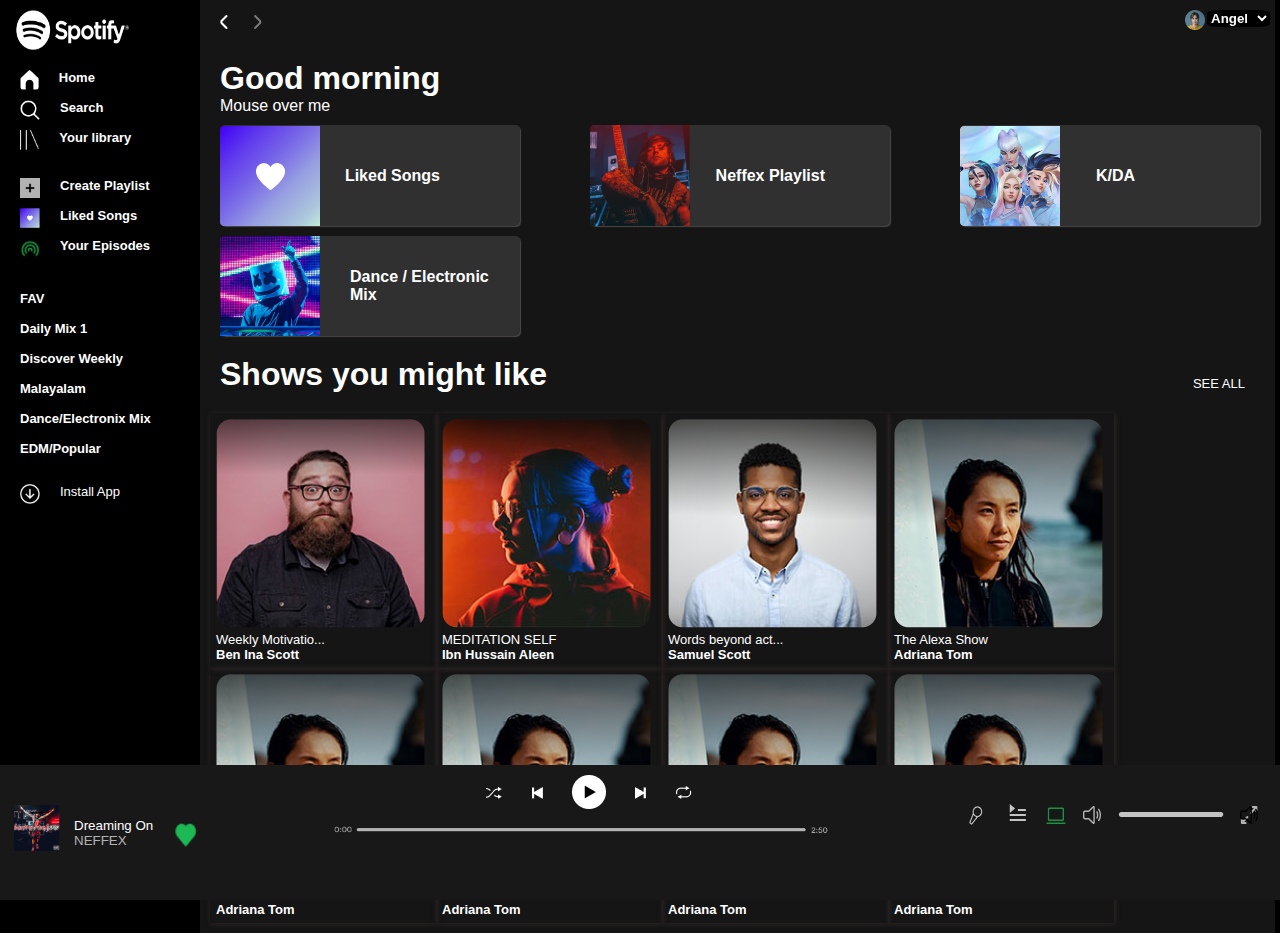
==== commit 9c368d37: "ready" ====
--- a/index.html
+++ b/index.html
@@ -10,7 +10,7 @@
 </head>
 <body>
   <main id="page1">
-    <div id="sidebar1">
+    <header id="sidebar1">
        
         <img id="logo" src="./assets2/Spotify logo.png" alt="logo">
         <div class="div2">
@@ -51,7 +51,7 @@
            <img src="./assets2/grommet-icons_install-option.png">
            <p class="text">Install App</p>
         </div>
-      </div>
+    </header>
     <section id="half">
          <span id="main2">
            <div id="head">
@@ -66,9 +66,16 @@
              <span id="head2">
                <img id="imgangle" src="./assets2/Ellipse 3.png">
                <select id="angle" ><option>Angel</option></select>
+      
              </span>
            </div>  
              <h1 id="morning" class="text">Good morning</h1>
+             <div class="dropdown">
+              <span>Mouse over me</span>
+              <div class="dropdown-content">
+                <p>For moving to next slide : click on the Liked songs</p>
+              </div>
+            </div>
              <div id="pic1">
                 <span>
                  <img src="./assets2/Group 1 (1).png" alt="bigheart">
--- a/style.css
+++ b/style.css
@@ -4,7 +4,9 @@
     box-sizing : border-box;
     font-family : arial;
     padding-right: 5px;
-}
+   
+}
+
 #page1{
     background-color: black;
     display : flex;
@@ -15,6 +17,11 @@
 .text{
     color: white;
 }
+#sidebar1 .text:hover{
+    cursor: pointer;
+    color : orangered;
+}
+
 #half{
     margin-left : 200px;
 }
@@ -22,6 +29,14 @@
     display : flex;
     justify-content : space-between;
     flex-wrap : wrap;
+}
+#pic1>span:hover{
+    background-color: #686868;
+    cursor: pointer;
+}
+#pic1>span{
+    border-radius: 5px;
+    box-shadow: 1px 1px 1px rgb(77, 72, 72);
 }
 .text1{
     color : white;
@@ -45,6 +60,21 @@
     flex-wrap : wrap;
     justify-content :safe;
     
+}
+#pic2>div{
+    box-shadow: 1px 1px 5px rgb(49, 39, 39);
+}
+#pic2>div>.text:hover{
+    cursor: pointer;
+    color :#686868;
+}
+#pic2>div:hover{
+    cursor: pointer;
+    filter:brightness(1.5);
+}
+#all:hover{
+    cursor: pointer;
+    color:#686868;
 }
 .div2{
     display : flex;
@@ -65,23 +95,19 @@
      display : flex;
      padding-bottom : 10px;
 }
-/* #footer{
-    width : 100%;
-    height : 15vh;
-    color : #ffffff;
-    display : flex;
-    
-} */
+#foot21>img:hover{
+    cursor: pointer;
+}
 #footer-re{
     position : fixed;
-    height : 15vh;
+    height : 12vh;
     background-color : #181818 !important;
     bottom : 0px;
     width : 100%;
     color : white;
      display : flex;
      /* flex-wrap: wrap; */
-     padding-bottom: 10px;
+     /* padding-bottom: 1px; */
 }
 /* #footer-re{
     width : 100vw;
@@ -234,6 +260,9 @@
     color : white;
     border-radius: 20%;
 }
+#angle:hover{
+   color :#686868;
+}
 #allcont{
     display : flex;
     justify-content : space-between;
@@ -273,7 +302,7 @@
   background-color : #000000;
 }
 #sidebar{
-    width : 20vw;
+    width : 15vw;
     height : 85vh;
     display : flex;
     flex-direction : column;
@@ -287,19 +316,20 @@
     padding-top : 20px;
 }
 #lastimg{
-    padding-top : 20px;
-    width : 200px
+    padding-top : 60px;
+    width : 200px;
+    
 }
 
 
 #up{
-    background-color : #7b958f;
+    
+    background: linear-gradient(#7b958f , #3a4644);
     display : flex;
     margin-top : 0%;
     padding-top: 0%;
-   
-    height : 40vh;
-    width : 84vw;
+    height : 240px;
+    width : 1150px;
     position : fixed;
     top : 0px;
     right : 0px;
@@ -340,8 +370,8 @@
 #sidebar>div :hover{
     background-color: #282828;
     color : white;
-     /* width : 100%; */
-   /* height: 100%; */
+    cursor: pointer;
+     
 }
 
 #sidebar>div{
@@ -353,10 +383,7 @@
  font-size: 15px;
 font-weight: 500;
  padding-left: 10px;
-/*line-height: 16px;
-letter-spacing: 0em;
-text-align: left;
-   padding : 10px; */
+
 }
 #sidebar>div{
     display : flex;
@@ -369,9 +396,7 @@
     margin-top: 20px;
     margin-bottom: -10px;
 }
-/* #home{
-    background-color: #282828;
-} */
+
 #img1{
     width: 129.15px ;
 height: 39.41px ;
@@ -394,17 +419,23 @@
 #play>.img3{
    padding : 20px;
 }
+#play1{
+    width: 70px;
+    margin-bottom: 7px;
+}
 #play2 { 
     margin-bottom : 10px;
-}
+    width : 65px;
+}
+
 #play3{
     margin-bottom : 20px;
 }
 .td1{
     display : flex;
-    padding : 10px;
     justify-content : center;
     align-items : center;
+    
 }
 .td1>p , .td1>img , .td1>div{
     padding : 10px;
@@ -414,31 +445,68 @@
     background-color : #000000;
     padding-left : 218px;
     padding-top : 240px;
-    
-}
-
+    width :100vw;
+
+    
+}
+#half{
+    width : 100vw;
+}
+.list :hover{
+    background-color: #222525;
+    cursor: pointer;
+}
 
 .list>div{
     display : flex;
     flex-direction : row;
     justify-content: space-between;
-
-}
-#first , #play , #title{
-    background-color: #262f2c;
-    width : 80vw;
+    align-items: center;
+}
+ 
+#playTitle{
+    background: linear-gradient(#252e2b , black);
+
+}
+#first-1{
+    background-color: #212423;
+   
+}
+#title{
+    padding-bottom: 20px;
+}
+#title>p{
+    font-weight: 100;
+    font-size: smaller;
+}
+p{
+    font-weight: 100;
+    font-size: smaller;
+}
+h3{
+
+    font-weight: 100;
+    font-size: smaller;
+}
+#good>h3 , #good>p{
+    font-weight: 100;
+    font-size: smaller;
 }
 section{
     background-color : #000000;
     color : white;
     width : 80vw;
 }
-
+.list{
+    height: 50px;
+}
 .list > div > p{
-    padding : 25px;
+    padding : 2px;
 }
 .time{
-    padding :  25px;
+    padding :  2px;
+    font-weight: 100;
+    font-size: smaller;
 }
 #title{
     display : flex;
@@ -478,7 +546,7 @@
     padding-left : 15px;
 }
 #pr3{
-    padding-right : 220px;
+    padding-right : 280px;
 }
 #imgplay{
     height : 30px;
@@ -498,9 +566,7 @@
 #footer-re{
     display : flex;
     justify-content : space-between;
-    /* width : 100vw; */
-    /* position: fixed;
-    bottom: 0px; */
+    
 }
 #footer-re>#foot1{
     display : flex;
@@ -509,9 +575,11 @@
 }
 #foot1>div>p{
     font-size: medium;
+    color : white;
 }
 #foot1>div{
     font-size: small;
+    color :#686868;
 }
 #foot1>.re-img{
     width : 40px;
@@ -521,7 +589,7 @@
 #foot1>img{
     padding-left : 20px;
     height : 40px;
-    width : 40px;
+    width : 60px;
 }
 #foot2>img{
     width : 500px;
@@ -543,8 +611,12 @@
 }
 #foot2-re>#foot21>img{
     padding-left : 20px;
-    padding-bottom : 10px;
-
+}
+#foot2-re>#foot21>#footmid{
+    padding-top: 10px;
+}
+#re1{
+    width : 600px;
 }
 #foot3>img{
     
@@ -562,15 +634,15 @@
 #foot2 > #foot21 > #footmid{
     padding-top : 10px;
 }
-@media screen and (max-width : 480px){
-    /* #footer>div>div{
-        display : flex;
-        flex-direction : column;
-        flex-wrap : wrap;
-    } */
+#half1{
+    height : 100%;
+}
+
+@media screen and (max-width : 500px){
     #half{
-        height : 100%;
-    }
+        width : 120% !important;
+    }
+    
     #texta ,#textb ,#textc{
         padding-left : 10px;
     }
@@ -585,19 +657,13 @@
         
     }
     #footer-re{
-        /* width : 100vw !important; */
         height: 30vh;
        background-color: #181818;
     }
     #bottom-left{
         display: none;
     }
-    /* .fc{
-        display: none;
-    } */
-    /* #foot22{
-        width: 300px;
-    } */
+    
     #foot3{
         display: none;
     }
@@ -609,6 +675,7 @@
     }
     #re1{
         padding-right: 120px;
+
     }
     #foot2-re{
         display: flex;
@@ -640,9 +707,13 @@
 
 @media screen and (min-width : 2560px){
     #down  {
-        padding-top : 700px;
+        padding-top : 250px;
         padding-left : 500px;
         height: 100vh;
+    }
+    #up{
+        height : 250px;
+        width : 2060px
     }
     #footer{
         height : 5vh;
@@ -667,6 +738,20 @@
     #footer-re{
         height : 10vh;
     }
+    #half1{
+        height : 1000px;
+        width : 1450px
+    }
+    #down{
+        padding-top: 250px;
+        width : 1450px;
+        height : 1000px;
+    }
+    #up{
+        width : 1230px;
+        height : 250px;
+    }
+    
 }
 @media screen and (width : 1024px){
     #down > #play {
@@ -681,10 +766,23 @@
     #re1{
         width : 50vw;
     }
+    #half1{
+        width : 1080px;
+        height: 800px;
+    }
+    #down{
+        padding-top: 230px;
+        width : 1080px;
+        height : 1000px;
+    }
+    #up{
+        height : 240px;
+    }
 }
 @media screen and (width : 768px){
     #up {
        height : 250px;
+      margin-right: -12px;
     }
     #pr3{
         padding-right: 80px;
@@ -714,14 +812,29 @@
     #foot2{
         padding-left: 50px;
     }
+     #half1{
+        width : 850px;
+    } 
+    
+    .p2{
+        font-size: 10px;
+    }
+    
+#down{
+    width : 850px;
+    height : 1000px
+}
+#half1{
+    height : 1000px;
+}
 }
 @media screen and (width : 425px){
     #up{
         width :1000px;
-        height : 20%;
     }
     #down{
         width : 100vw;
+        padding-top: 300px;
     }
     #play , #title , #first{
         width : 1000px;
@@ -730,50 +843,330 @@
         width : 1000px;
         height : 1000px;
     }
-    #play{
-        padding-top : 50px;
-    }
-}
-@media screen and (width : 375px){
-    #up{
-        width :1000px;
-        height : 20%;
-    }
-    #down{
-        width : 100vw;
-    }
-    #play , #title , #first{
-        width : 1000px;
-    }
-    section{
-        width : 1000px;
-        height : 1200px;
-    }
-    #play{
-        padding-top : 90px;
-    }
-}
-@media screen and (width : 320px){
-    #up{
-        width :1000px;
-        height : 20%;
-    }
-    #down{
-        width : 100vw;
-    }
-    #play , #title , #first{
-        width : 1000px;
-    }
-    section{
-        width : 1000px;
-        height : 1500px;
-    }
-    #play{
-        padding-top : 150px;
-    }
-}
+    
+    #half1{
+        height : 2500px;
+    }
+}
+
 #pic1 >span> #texta >a{
     color : white;
     text-decoration : none;
 }
 
+
+@media screen and (max-width : 300px){
+    #half1{
+        width : 400vw;
+        height :  400vh;
+       overflow: hidden;
+    }
+
+    #up{
+        width : 320vw;
+        height : 80vh;
+    }
+    #play{
+        padding-top: 290px;
+    }
+    /* .list{
+        width : 400vw;
+    } */
+    #down>section{
+        width : 260vw;
+    }
+    #playTitle{
+        width : 400vw;
+    }
+    
+    
+}
+
+@media screen and (min-width : 300px) and (max-width : 400px){
+    #up{
+        height : 380px;
+        width : 1030px;
+    }
+    #down{
+          padding-top: 380px;
+    }
+    #half1{
+        height : 400vh;
+        width : 1250px;
+    }
+    #down>section{
+        width : 260vw;
+    }
+    #playTitle{
+        width : 1000px;
+    }
+}
+
+@media screen and (min-width : 400px) and (max-width : 500px){
+    #up{
+        height : 360px;
+        width : 1130px;
+    }
+    #down{
+          padding-top: 360px;
+    }
+    #half1{
+        height : 300vh;
+        width : 1350px;
+    }
+    #down>section{
+        width : 260vw;
+    }
+    #playTitle{
+        width : 1120px;
+    }
+    #re1{
+        width : 120%;
+    }
+    #foot2-re{
+        margin-right: 100px;
+    }
+}
+@media screen and (min-width : 500px) and (max-width : 600px){
+    #up{
+        height : 300px;
+        width : 1480px;
+    }
+    #down{
+          padding-top: 300px;
+    }
+    #half1{
+        width : 1700px;
+        height : 350vh;
+    }
+    #down>section{
+        width : 260vw;
+    }
+    #playTitle{
+        width : 1400px;
+    }
+}
+@media screen and (min-width : 600px) and (max-width : 700px){
+    #up{
+        height : 300px;
+        width : 1000px;
+    }
+    #down{
+          padding-top: 300px;
+    }
+    #half1{
+        width : 770px;
+        height : 150vh;
+    }
+    #big{
+        font-size: 70px;
+    }
+    #down>section{
+        width : 260vw;
+    }
+}
+@media screen and (min-width : 700px) and (max-width : 800px){
+    #up{
+        height : 300px;
+        width : 175vw;
+    }
+    #down{
+          padding-top: 300px;
+          width : 200vw;
+    }
+    #half1{
+        width : 1550px;
+        height : 200vh;
+    }
+
+    #down>section{
+        width : 162vw;
+    }
+}
+@media screen and (min-width : 800px) and (max-width : 900px){
+    #up{
+        height : 300px;
+        width : 780px;
+    }
+    #down{
+          padding-top: 300px;
+    }
+    #half1{
+        height : 120vh;
+        width : 1000px;
+    }
+    #big{
+        font-size: 70px;
+    }
+    #playTitle{
+        width : 780px;
+    }
+}
+@media screen and (min-width : 900px) and (max-width : 1000px){
+    #up{
+        height : 300px;
+        width : 780px;
+    }
+    #down{
+          padding-top: 300px;
+    }
+    #half1{
+        width : 1000px;
+        height : 100vh;
+    }
+    #big{
+        font-size: 70px;
+    }
+    #playTitle{
+        width : 780px;
+    }
+}
+@media screen and (min-width : 1000px) and (max-width : 1100px){
+    #up{
+        height : 300px;
+        width : 84vw;
+    }
+    #down{
+          padding-top: 300px;
+    }
+    #half1{
+        width : 1000px;
+        height : 100vh;
+    }
+    
+}
+@media screen and (min-width : 1100px) and (max-width : 1300px){
+    #up{
+        height : 300px;
+        width : 83vw;
+    }
+    #down{
+          padding-top: 300px;
+    }
+    #half1{
+        width : 100vw;
+        height : 100vh;
+    }
+    
+}
+@media screen and (min-width : 1300px) and (max-width : 1500px){
+    #up{
+        width : 84vw;
+        height : 250px;
+    }
+    #half1{
+        height : 100vh;
+        width : 100vw;
+    }
+}
+@media screen and (min-width : 1500px) {
+    #up{
+        width : 81vw;
+
+    }
+   
+
+}
+@media screen and (width : 1440px){
+    #up{
+        width : 85.5vw;
+    }
+}
+@media screen and (width : 280px){
+    #up{
+        width : 900px;
+        height : 300px;
+    }
+    #down{
+        padding-top: 20px;
+    }
+    #up>img{
+        width : 200px;
+        height : 200px;
+        margin-top: 70px;
+    }
+    #foot2-re{
+        margin-left : -100px;
+    }
+    #half{
+        width : 200vw;
+    }
+    .list{
+        width : 120%;
+    }
+}
+@media screen and (max-width : 540px){
+    .td1 img{
+        width : 150px;
+        height : 150px;
+    }
+    .list{
+        margin-block: 100px;
+    }
+    #good>h3{
+        font-size: 20px;
+    }
+    .list>div>p{
+        font-size: 20px;
+    }
+    .list{
+        margin-inline: 10px;
+    }
+    #down>section>:first-child{
+        margin-top: 10px;
+    }
+    
+    #title>#pr1{
+         margin-left: 40px;
+    }
+   
+}
+
+@media screen and (min-width : 550px) and (max-width : 1000px){
+    #foot2{
+        margin-top: 30px;
+    }
+    
+}
+@media screen and (width : 540px){
+    #bottom-left{
+        display: none;
+    }
+    #foot3{
+        display: none;
+    }
+    #foot2{
+        margin-left: 20px;
+    }
+    #foot2-re{
+        width : 2000px;
+    }
+    #re1{
+        width : 80%;
+    }
+    #foot1{
+        visibility: hidden;
+    }
+}
+
+.dropdown {
+    position: relative;
+    display: inline-block;
+    margin-left: 20px;
+  }
+  
+  .dropdown-content {
+    display: none;
+    position: absolute;
+    background-color: white;
+    color : black;
+    min-width: 160px;
+    box-shadow: 0px 8px 16px 0px rgba(0,0,0,0.2);
+    padding: 3px 3px;
+    z-index: 1;
+  }
+  
+  .dropdown:hover .dropdown-content {
+    display: block;
+    cursor: pointer;
+  }